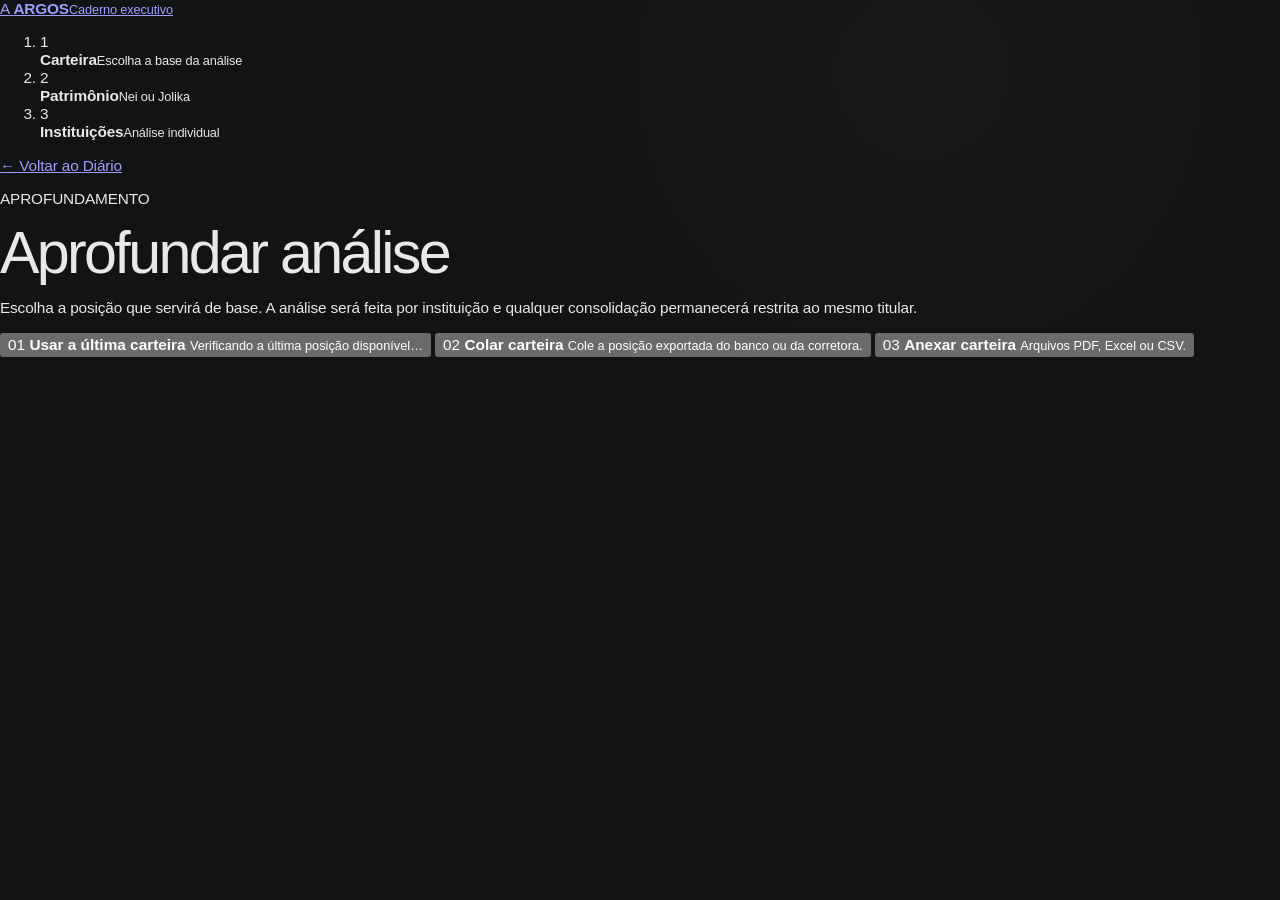
==== frontend/analysis_start.html @ 1bb1baf3 "Sprint 2 - Add analysis preparation page" ====
<!DOCTYPE html>
<html lang="pt-BR">
<head>
    <meta charset="UTF-8">
    <meta name="viewport" content="width=device-width, initial-scale=1.0">
    <meta name="description" content="ARGOS - Aprofundar análise">
    <title>ARGOS — Aprofundar análise</title>
    <link rel="stylesheet" href="design/colors.css">
    <link rel="stylesheet" href="design/typography.css">
    <link rel="stylesheet" href="style.css">
    <link rel="stylesheet" href="argos_editorial.css">
    <link rel="stylesheet" href="design/layout.css">
    <link rel="stylesheet" href="design/components.css">
    <link rel="stylesheet" href="analysis_start.css">
</head>
<body>
<div class="analysis-shell">
    <aside class="analysis-sidebar">
        <a class="analysis-brand" href="/" aria-label="Voltar ao Diário">
            <span class="analysis-brand-mark">A</span>
            <span><strong>ARGOS</strong><small>Caderno executivo</small></span>
        </a>
        <ol class="analysis-steps" aria-label="Etapas do aprofundamento">
            <li class="active"><span>1</span><div><strong>Carteira</strong><small>Escolha a base da análise</small></div></li>
            <li><span>2</span><div><strong>Patrimônio</strong><small>Nei ou Jolika</small></div></li>
            <li><span>3</span><div><strong>Instituições</strong><small>Análise individual</small></div></li>
        </ol>
        <a class="analysis-back" href="/">← Voltar ao Diário</a>
    </aside>

    <main class="analysis-main">
        <header class="analysis-header">
            <p class="analysis-kicker">APROFUNDAMENTO</p>
            <h1>Aprofundar análise</h1>
            <p>Escolha a posição que servirá de base. A análise será feita por instituição e qualquer consolidação permanecerá restrita ao mesmo titular.</p>
        </header>

        <section class="analysis-methods" aria-label="Escolher origem da carteira">
            <button class="analysis-method" type="button" data-method="previous">
                <span class="analysis-method-number">01</span>
                <strong>Usar a última carteira</strong>
                <small id="previousPortfolioStatus">Verificando a última posição disponível…</small>
            </button>
            <button class="analysis-method" type="button" data-method="paste">
                <span class="analysis-method-number">02</span>
                <strong>Colar carteira</strong>
                <small>Cole a posição exportada do banco ou da corretora.</small>
            </button>
            <button class="analysis-method" type="button" data-method="upload">
                <span class="analysis-method-number">03</span>
                <strong>Anexar carteira</strong>
                <small>Arquivos PDF, Excel ou CSV.</small>
            </button>
        </section>

        <section id="methodPanel" class="analysis-panel" hidden>
            <div id="previousPanel" class="analysis-method-panel" hidden>
                <h2>Última carteira disponível</h2>
                <p id="previousPortfolioSummary"></p>
                <button id="usePreviousPortfolio" class="analysis-primary" type="button">Usar esta carteira</button>
            </div>

            <div id="pastePanel" class="analysis-method-panel" hidden>
                <label for="portfolioPaste">Cole a posição da carteira</label>
                <textarea id="portfolioPaste" rows="10" placeholder="Cole aqui os dados exportados da instituição."></textarea>
                <button id="usePastedPortfolio" class="analysis-primary" type="button" disabled>Continuar</button>
            </div>

            <div id="uploadPanel" class="analysis-method-panel" hidden>
                <label class="analysis-upload" for="analysisFiles">
                    <strong>Selecionar arquivos</strong>
                    <small>PDF, XLSX ou CSV</small>
                </label>
                <input id="analysisFiles" type="file" multiple accept=".pdf,.xlsx,.csv,application/pdf,text/csv,application/vnd.openxmlformats-officedocument.spreadsheetml.sheet">
                <p id="analysisFileStatus">Nenhum arquivo selecionado.</p>
                <button id="useUploadedPortfolio" class="analysis-primary" type="button" disabled>Continuar</button>
            </div>
        </section>

        <section id="ownerStage" class="analysis-stage" hidden>
            <div class="analysis-stage-heading">
                <p class="analysis-kicker">PATRIMÔNIO</p>
                <h2>Qual patrimônio deseja analisar?</h2>
            </div>
            <div id="ownerOptions" class="analysis-owner-options"></div>
        </section>

        <section id="institutionStage" class="analysis-stage" hidden>
            <div class="analysis-stage-heading">
                <p class="analysis-kicker">INSTITUIÇÕES</p>
                <h2>Instituições encontradas</h2>
                <p>O ARGOS analisará uma instituição por vez. A consolidação será oferecida somente após a conclusão das análises individuais.</p>
            </div>
            <div id="institutionList" class="analysis-institution-list"></div>
            <button id="startIndividualAnalysis" class="analysis-primary" type="button">Iniciar análise individual</button>
        </section>
    </main>
</div>
<script src="analysis_context.js"></script>
<script src="analysis_start.js"></script>
</body>
</html>
---- frontend/design/colors.css ----
:root {
    color-scheme: dark;

    --argos-bg: #111315;
    --argos-bg-elevated: #171a1d;
    --argos-bg-soft: #1d2125;
    --argos-bg-hover: #23282d;

    --argos-line: rgba(255, 255, 255, 0.09);
    --argos-line-strong: rgba(255, 255, 255, 0.16);

    --argos-text: #ecebe7;
    --argos-text-secondary: #b9b7b0;
    --argos-text-muted: #817f79;

    --argos-accent: #b79a62;
    --argos-accent-soft: rgba(183, 154, 98, 0.12);
    --argos-accent-line: rgba(183, 154, 98, 0.34);

    --argos-success: #7fa98f;
    --argos-warning: #c69a63;
    --argos-danger: #bd7d78;

    --background: var(--argos-bg);
    --sidebar: #0e1012;
    --surface: var(--argos-bg-elevated);
    --surface-soft: var(--argos-bg-soft);
    --surface-hover: var(--argos-bg-hover);
    --border: var(--argos-line-strong);
    --border-soft: var(--argos-line);
    --text-primary: var(--argos-text);
    --text-secondary: var(--argos-text-secondary);
    --text-muted: var(--argos-text-muted);
    --accent: var(--argos-accent);
    --accent-soft: var(--argos-accent-soft);
    --success: var(--argos-success);
    --warning: var(--argos-warning);
}
---- frontend/design/typography.css ----
:root {
    --argos-font-sans: -apple-system, BlinkMacSystemFont, "SF Pro Display", "Helvetica Neue", Arial, sans-serif;
    --argos-font-editorial: Georgia, "Times New Roman", serif;

    --argos-text-xs: 0.72rem;
    --argos-text-sm: 0.82rem;
    --argos-text-md: 0.96rem;
    --argos-text-lg: 1.15rem;
    --argos-text-xl: 1.55rem;
    --argos-text-2xl: clamp(2rem, 4.2vw, 3.4rem);

    --argos-leading-tight: 1.08;
    --argos-leading-body: 1.55;
}

body {
    font-family: var(--argos-font-sans);
    font-size: var(--argos-text-md);
    font-kerning: normal;
    text-rendering: optimizeLegibility;
}

h1,
h2,
h3 {
    font-family: var(--argos-font-sans);
    font-weight: 520;
}

.page-header h1,
.portfolio-page-header h1,
.module-empty h1 {
    font-family: var(--argos-font-editorial);
    font-weight: 400;
    letter-spacing: -0.035em;
}

.current-date,
.status-label,
.daily-flow-count,
.portfolio-float-subtitle,
.daily-impact-owner-status {
    letter-spacing: 0.015em;
}
---- frontend/style.css ----
:root {
    color-scheme: dark;
    --background: #07111f;
    --sidebar: #091728;
    --surface: #10213a;
    --surface-soft: #0d1c31;
    --surface-hover: #142a48;
    --border: #29476d;
    --border-soft: rgba(174, 187, 208, 0.14);
    --text-primary: #ffffff;
    --text-secondary: #aebbd0;
    --text-muted: #7f91aa;
    --accent: #62a8ff;
    --accent-soft: rgba(98, 168, 255, 0.14);
    --success: #55d69e;
    --warning: #f1bd67;
    --content-width: 1180px;
    --radius-large: 22px;
    --radius-medium: 16px;
    --shadow: 0 18px 50px rgba(0, 0, 0, 0.18);
}

* {
    box-sizing: border-box;
}

html {
    min-height: 100%;
    scroll-behavior: smooth;
}

body {
    height: 100vh;
    margin: 0;
    overflow: hidden;
    background: var(--background);
    color: var(--text-primary);
    font-family: -apple-system, BlinkMacSystemFont, "Segoe UI", sans-serif;
}

button,
a {
    font: inherit;
}

.app-shell {
    height: 100vh;
    display: grid;
    grid-template-columns: 260px minmax(0, 1fr);
}

.sidebar {
    position: sticky;
    top: 0;
    height: 100vh;
    display: flex;
    flex-direction: column;
    padding: 30px 22px;
    background: var(--sidebar);
    border-right: 1px solid var(--border-soft);
}

.brand {
    display: flex;
    align-items: center;
    gap: 13px;
    margin-bottom: 42px;
}

.brand-mark {
    width: 42px;
    height: 42px;
    display: grid;
    place-items: center;
    border: 1px solid var(--border);
    border-radius: 13px;
    background: var(--surface);
    color: var(--accent);
    font-size: 1.25rem;
    font-weight: 750;
}

.brand div {
    display: grid;
    gap: 3px;
}

.brand strong {
    letter-spacing: 0.08em;
}

.brand span:last-child {
    color: var(--text-muted);
    font-size: 0.78rem;
}

.main-nav {
    display: grid;
    gap: 6px;
}

.nav-item {
    width: 100%;
    padding: 11px 13px;
    background: transparent;
    text-align: left;
    cursor: pointer;
    border: 1px solid transparent;
    border-radius: 11px;
    color: var(--text-secondary);
    text-decoration: none;
    transition: background 160ms ease, border-color 160ms ease, color 160ms ease;
}

.nav-item:hover,
.nav-item:focus-visible {
    background: var(--surface-soft);
    border-color: var(--border-soft);
    color: var(--text-primary);
}

.nav-item.active {
    background: var(--accent-soft);
    border-color: rgba(98, 168, 255, 0.25);
    color: var(--text-primary);
}

.sidebar-footer {
    margin-top: auto;
    display: flex;
    align-items: center;
    gap: 9px;
    padding: 13px;
    color: var(--text-muted);
    font-size: 0.82rem;
}

.system-dot {
    width: 8px;
    height: 8px;
    border-radius: 50%;
    background: var(--success);
    box-shadow: 0 0 0 5px rgba(85, 214, 158, 0.09);
}

.main-content {
    width: 100%;
    height: 100vh;
    min-width: 0;
    overflow: hidden;
}

.notebook-page {
    width: 100%;
    height: 100%;
    padding: 42px max(32px, calc((100% - var(--content-width)) / 2));
    overflow: auto;
    scrollbar-gutter: stable;
}

.notebook-page[hidden] {
    display: none;
}

.notebook-page-header {
    margin-bottom: 28px;
}

.notebook-page-header > p:last-child {
    margin: 12px 0 0;
    color: var(--text-secondary);
}

.module-empty {
    min-height: calc(100vh - 84px);
    display: grid;
    align-content: center;
    justify-items: center;
    padding: 48px;
    border: 1px solid var(--border-soft);
    border-radius: var(--radius-large);
    background: linear-gradient(145deg, var(--surface-soft), rgba(16, 33, 58, 0.55));
    box-shadow: var(--shadow);
    text-align: center;
}

.module-empty p:last-child {
    margin: 16px 0 0;
    color: var(--text-secondary);
}

.page-header {
    display: flex;
    align-items: flex-end;
    justify-content: space-between;
    gap: 30px;
    margin-bottom: 34px;
}

.eyebrow {
    margin: 0 0 9px;
    color: var(--accent);
    font-size: 0.76rem;
    font-weight: 700;
    letter-spacing: 0.14em;
}

h1,
h2,
h3,
p {
    overflow-wrap: anywhere;
}

h1 {
    margin: 0;
    font-size: clamp(2.2rem, 5vw, 3.7rem);
    line-height: 1.02;
    letter-spacing: -0.045em;
}

h2 {
    margin: 0;
    font-size: clamp(1.45rem, 3vw, 2rem);
    letter-spacing: -0.025em;
}

h3 {
    margin: 0;
    font-size: 1.1rem;
    line-height: 1.35;
}

.current-date {
    margin: 13px 0 0;
    color: var(--text-secondary);
    text-transform: capitalize;
}

.header-status {
    min-width: 205px;
    display: grid;
    gap: 5px;
    padding: 15px 17px;
    border: 1px solid var(--border-soft);
    border-radius: 13px;
    background: var(--surface-soft);
    text-align: right;
}

.status-label {
    color: var(--text-muted);
    font-size: 0.78rem;
}

.header-status strong {
    font-size: 0.9rem;
}

.portfolio-import-section,
.tipranks-preview-section,
.executive-section,
.modules-section,
.configuration-section {
    margin-top: 22px;
    padding: 28px;
    border: 1px solid var(--border-soft);
    border-radius: var(--radius-large);
    background: var(--surface-soft);
    box-shadow: var(--shadow);
}

.tipranks-preview-table-wrapper {
    overflow-x: auto;
}

.tipranks-preview-table {
    width: 100%;
    border-collapse: collapse;
    white-space: nowrap;
}

.tipranks-preview-table th,
.tipranks-preview-table td {
    padding: 11px 13px;
    border-bottom: 1px solid var(--border-soft);
    text-align: left;
    font-size: 0.84rem;
}

.tipranks-preview-table th {
    color: var(--text-muted);
    font-size: 0.72rem;
    letter-spacing: 0.04em;
    text-transform: uppercase;
}

.tipranks-preview-total {
    margin: 14px 0 0;
    color: var(--text-secondary);
    font-size: 0.86rem;
}

.portfolio-file-picker {
    display: flex;
    align-items: center;
    gap: 14px;
}

.file-picker-button {
    padding: 11px 15px;
    border: 1px solid var(--border);
    border-radius: 11px;
    background: var(--surface);
    color: var(--text-primary);
    cursor: pointer;
    transition: background 160ms ease, border-color 160ms ease;
}

.file-picker-button:hover,
.file-picker-button:focus-visible {
    border-color: var(--accent);
    background: var(--surface-hover);
}

.file-picker-input {
    position: absolute;
    width: 1px;
    height: 1px;
    overflow: hidden;
    clip: rect(0, 0, 0, 0);
    white-space: nowrap;
    clip-path: inset(50%);
}

.file-picker-name {
    color: var(--text-secondary);
    overflow-wrap: anywhere;
}

.file-picker-details,
.file-picker-summary {
    display: grid;
    gap: 6px;
}

.file-picker-summary p {
    margin: 0;
    color: var(--text-muted);
    font-size: 0.86rem;
}

.file-picker-summary .file-picker-error {
    color: var(--warning);
}

.import-button {
    padding: 11px 15px;
    border: 0;
    border-radius: 11px;
    background: var(--accent);
    color: white;
    cursor: pointer;
}

.import-button:disabled {
    cursor: not-allowed;
    opacity: 0.5;
}

.clear-button {
    padding: 10px 14px;
    border: 1px solid var(--warning);
    border-radius: 11px;
    background: transparent;
    color: var(--warning);
    cursor: pointer;
}

.clear-button:disabled {
    cursor: not-allowed;
    opacity: 0.5;
}

.import-progress {
    display: flex;
    align-items: center;
    gap: 12px;
    margin-top: 16px;
    color: var(--text-secondary);
}

.import-progress[hidden] {
    display: none;
}

.import-progress progress {
    width: min(320px, 70%);
}

.section-heading {
    display: flex;
    justify-content: space-between;
    align-items: flex-end;
    gap: 20px;
    margin-bottom: 22px;
}

.section-count {
    color: var(--text-muted);
    font-size: 0.86rem;
}

.executive-grid {
    display: grid;
    grid-template-columns: repeat(3, minmax(0, 1fr));
    gap: 16px;
}

.executive-card {
    position: relative;
    min-height: 250px;
    display: flex;
    flex-direction: column;
    padding: 22px;
    border: 1px solid var(--border);
    border-radius: var(--radius-medium);
    background: var(--surface);
    transition: transform 160ms ease, background 160ms ease;
}

.executive-card:hover {
    transform: translateY(-2px);
    background: var(--surface-hover);
}

.card-number {
    position: absolute;
    top: 18px;
    right: 18px;
    color: var(--text-muted);
    font-size: 0.75rem;
}

.card-area {
    margin: 0 42px 14px 0;
    color: var(--accent);
    font-size: 0.75rem;
    font-weight: 700;
    letter-spacing: 0.08em;
    text-transform: uppercase;
}

.card-summary {
    margin: 13px 0 22px;
    color: var(--text-secondary);
    line-height: 1.55;
}

.card-footer {
    margin-top: auto;
    display: grid;
    gap: 10px;
}

.status-badge {
    width: fit-content;
    padding: 5px 9px;
    border-radius: 999px;
    font-size: 0.72rem;
    font-weight: 700;
}

.status-pendente {
    color: var(--warning);
    background: rgba(241, 189, 103, 0.12);
}

.status-em_construcao {
    color: var(--accent);
    background: var(--accent-soft);
}

.status-pronto {
    color: var(--success);
    background: rgba(85, 214, 158, 0.12);
}

.status-waiting {
    background: #f2eee5;
    color: #765f2b;
}

.status-completed {
    background: #e3f2ea;
    color: #276647;
}

.status-unavailable {
    color: #8b2f2f;
    background: #fbeaea;
}

.analysis-link {
    color: var(--text-muted);
    font-size: 0.78rem;
}

.modules-grid {
    display: grid;
    grid-template-columns: repeat(2, minmax(0, 1fr));
    gap: 14px;
}

.module-card {
    padding: 20px;
    border: 1px solid var(--border-soft);
    border-radius: 14px;
    background: var(--surface);
    scroll-margin-top: 24px;
}

.module-header {
    display: flex;
    align-items: flex-start;
    justify-content: space-between;
    gap: 14px;
}

.module-card p {
    margin: 13px 0 0;
    color: var(--text-secondary);
    line-height: 1.55;
}

.configuration-section {
    display: flex;
    justify-content: space-between;
    align-items: center;
    gap: 24px;
}

.section-description {
    max-width: 720px;
    margin: 13px 0 0;
    color: var(--text-secondary);
    line-height: 1.55;
}

.environment-list {
    display: flex;
    flex-wrap: wrap;
    justify-content: flex-end;
    gap: 10px;
}

.environment-chip {
    padding: 9px 12px;
    border: 1px solid var(--border);
    border-radius: 999px;
    background: var(--surface);
    color: var(--text-secondary);
    white-space: nowrap;
}

.loading-message,
.error-message {
    grid-column: 1 / -1;
    margin: 0;
    padding: 24px;
    border: 1px dashed var(--border);
    border-radius: 13px;
    color: var(--text-secondary);
    text-align: center;
}

.error-message {
    color: var(--warning);
}

.dashboard-section {
    display: grid;
    gap: 24px;
    margin-bottom: 24px;
    padding: 28px;
    border: 1px solid var(--border-soft);
    border-radius: 16px;
    background: var(--surface);
}

.daily-experience {
    margin-bottom: 28px;
}

.daily-lead {
    margin-bottom: 20px;
}

.daily-grid {
    display: grid;
    grid-template-columns: repeat(2, minmax(0, 1fr));
    gap: 16px;
}

.daily-panel {
    padding: 24px;
    border: 1px solid var(--border-soft);
    border-radius: var(--radius-large);
    background: var(--surface-soft);
    box-shadow: var(--shadow);
}

.daily-panel-wide {
    grid-column: 1 / -1;
}

.panel-heading,
.daily-item-header {
    display: flex;
    align-items: center;
    justify-content: space-between;
    gap: 14px;
}

.daily-list {
    display: grid;
    gap: 12px;
    margin-top: 18px;
}

.daily-item {
    padding: 17px 18px;
    border: 1px solid var(--border-soft);
    border-radius: 13px;
    background: var(--surface);
}

.daily-item-eyebrow,
.daily-item-meta,
.integration-status {
    color: var(--text-muted);
    font-size: 0.76rem;
}

.daily-item h3 {
    margin-top: 9px;
}

.daily-item-summary {
    margin: 8px 0 0;
    color: var(--text-secondary);
    line-height: 1.5;
}

.daily-item-meta {
    margin: 11px 0 0;
}

.priority {
    padding: 4px 8px;
    border-radius: 999px;
    font-size: 0.7rem;
    font-weight: 700;
}

.priority-high {
    color: #ffb0a8;
    background: rgba(255, 105, 91, 0.13);
}

.priority-moderate {
    color: var(--warning);
    background: rgba(241, 189, 103, 0.12);
}

.priority-low {
    color: var(--accent);
    background: var(--accent-soft);
}

.panorama-grid {
    display: grid;
    grid-template-columns: repeat(5, minmax(0, 1fr));
    gap: 12px;
    margin-top: 18px;
}

.panorama-card {
    min-height: 155px;
    display: flex;
    flex-direction: column;
    padding: 17px;
    border: 1px solid var(--border-soft);
    border-radius: 13px;
    background: var(--surface);
}

.panorama-card .integration-status {
    margin-top: auto;
    padding-top: 14px;
}

.daily-empty {
    margin: 0;
    padding: 18px;
    border: 1px dashed var(--border);
    border-radius: 13px;
    color: var(--text-secondary);
}

.dashboard-toolbar,
.dashboard-block > h2 {
    margin: 0;
}

.dashboard-toolbar {
    display: flex;
    align-items: center;
    justify-content: space-between;
    gap: 18px;
}

.dashboard-version {
    margin: 7px 0 0;
    color: var(--text-muted);
}

.values-toggle {
    padding: 10px 14px;
    border: 1px solid var(--border);
    border-radius: 9px;
    color: var(--text-primary);
    background: transparent;
    cursor: pointer;
}

.facts-list {
    margin: 14px 0 0;
    padding-left: 20px;
    color: var(--text-secondary);
}

.institutions-grid {
    display: grid;
    grid-template-columns: repeat(2, minmax(0, 1fr));
    gap: 14px;
    margin-top: 14px;
}

.institution-card,
.consolidated-card {
    padding: 18px;
    border: 1px solid var(--border-soft);
    border-radius: 12px;
    background: var(--background);
}

.institution-card h3,
.institution-card p,
.consolidated-card p {
    margin: 0 0 9px;
}

@media (max-width: 980px) {
    .app-shell {
        grid-template-columns: 220px minmax(0, 1fr);
    }

    .sidebar {
        padding-inline: 16px;
    }

    .notebook-page {
        padding-inline: 26px;
    }
    .brand {
        margin-bottom: 18px;
    }

    .sidebar-footer {
        display: none;
    }

    .panorama-grid {
        grid-template-columns: repeat(2, minmax(0, 1fr));
    }
}

@media (max-width: 760px) {
    .page-header,
    .configuration-section {
        align-items: stretch;
        flex-direction: column;
    }

    .header-status {
        text-align: left;
    }

    .executive-grid,
    .modules-grid,
    .institutions-grid,
    .daily-grid,
    .panorama-grid {
        grid-template-columns: 1fr;
    }

    .daily-panel-wide {
        grid-column: auto;
    }

    .executive-section,
    .portfolio-import-section,
    .modules-section,
    .configuration-section {
        padding: 21px;
    }

    .environment-list {
        justify-content: flex-start;
    }

    .portfolio-file-picker {
        align-items: flex-start;
        flex-direction: column;
    }
}

@media (max-width: 520px) {
    .main-nav {
        grid-template-columns: 1fr;
    }

    .main-content {
        width: min(calc(100% - 24px), var(--content-width));
        padding: 30px 0 56px;
    }

    .section-heading {
        align-items: flex-start;
        flex-direction: column;
    }
}
---- frontend/argos_editorial.css ----
:root {
    --background: #111315;
    --sidebar: #0d0f11;
    --surface: #181b1f;
    --surface-soft: #15181b;
    --surface-hover: #1d2126;
    --border: rgba(232, 232, 230, 0.16);
    --border-soft: rgba(232, 232, 230, 0.09);
    --text-primary: #e8e8e6;
    --text-secondary: #a7a7a2;
    --text-muted: #74746f;
    --accent: #b89a5a;
    --accent-soft: rgba(184, 154, 90, 0.11);
    --success: #7fa58d;
    --warning: #c6a76a;
    --content-width: 1440px;
    --radius-large: 4px;
    --radius-medium: 3px;
    --shadow: 0 18px 60px rgba(0, 0, 0, 0.22);
}

body {
    background:
        radial-gradient(circle at 72% 8%, rgba(184, 154, 90, 0.035), transparent 30%),
        var(--background);
    font-family: Inter, -apple-system, BlinkMacSystemFont, "Helvetica Neue", Arial, sans-serif;
    letter-spacing: -0.01em;
}

.app-shell {
    grid-template-columns: 220px minmax(0, 1fr);
}

.sidebar {
    padding: 34px 24px 28px;
    background: linear-gradient(180deg, #0e1012 0%, #0b0d0f 100%);
    border-right-color: rgba(232, 232, 230, 0.07);
}

.brand {
    margin-bottom: 50px;
}

.brand-mark {
    width: 36px;
    height: 36px;
    border: 1px solid rgba(184, 154, 90, 0.35);
    border-radius: 2px;
    background: transparent;
    color: var(--accent);
    font-family: Georgia, "Times New Roman", serif;
    font-size: 1.18rem;
    font-weight: 500;
}

.brand strong {
    color: #f1f0ec;
    font-size: 0.9rem;
    font-weight: 650;
    letter-spacing: 0.16em;
}

.brand span:last-child {
    color: #676864;
    font-size: 0.68rem;
    letter-spacing: 0.03em;
}

.main-nav {
    gap: 2px;
}

.nav-item {
    position: relative;
    padding: 10px 0 10px 18px;
    border: 0;
    border-radius: 0;
    color: #777974;
    font-size: 0.86rem;
    transition: color 140ms ease;
}

.nav-item::before {
    content: "";
    position: absolute;
    left: 0;
    top: 50%;
    width: 2px;
    height: 0;
    background: var(--accent);
    transform: translateY(-50%);
    transition: height 140ms ease;
}

.nav-item:hover,
.nav-item:focus-visible {
    border: 0;
    background: transparent;
    color: #c4c3be;
}

.nav-item.active {
    border: 0;
    background: transparent;
    color: #f0efeb;
}

.nav-item.active::before {
    height: 18px;
}

.sidebar-footer {
    padding: 0;
    color: #62645f;
    font-size: 0.72rem;
    letter-spacing: 0.03em;
}

.system-dot {
    width: 5px;
    height: 5px;
    box-shadow: none;
}

.notebook-page {
    padding: 34px clamp(36px, 5vw, 82px) 30px;
}

.page-header {
    align-items: start;
    margin-bottom: 20px;
}

.page-header h1 {
    max-width: 760px;
    color: #f0efeb;
    font-family: Georgia, "Times New Roman", serif;
    font-size: clamp(2.5rem, 4.2vw, 4.2rem);
    font-weight: 400;
    letter-spacing: -0.045em;
}

.current-date {
    margin-top: 8px;
    color: #7f807b;
    font-size: 0.82rem;
    letter-spacing: 0.025em;
    text-transform: none;
}

.header-status {
    min-width: auto;
    gap: 3px;
    padding: 2px 0 0;
    border: 0;
    border-radius: 0;
    background: transparent;
    text-align: right;
}

.status-label,
.header-status strong {
    color: #6f706c;
    font-size: 0.7rem;
    font-weight: 450;
    letter-spacing: 0.025em;
}

.daily-flow {
    max-width: none;
    margin: 0;
    padding: 0;
    display: grid;
    grid-template-columns: minmax(0, 1.15fr) minmax(0, 0.85fr);
    grid-template-areas:
        "facts market"
        "impact impact"
        "decision decision";
    column-gap: clamp(38px, 5vw, 76px);
    row-gap: 0;
}

#daily-facts {
    grid-area: facts;
}

#daily-market-reaction {
    grid-area: market;
}

#daily-investment-impact {
    grid-area: impact;
}

#daily-decision {
    grid-area: decision;
}

.daily-flow-section {
    min-width: 0;
    padding: 24px 0 18px;
    border-top: 1px solid rgba(232, 232, 230, 0.09);
}

#daily-facts,
#daily-market-reaction {
    border-top: 1px solid rgba(184, 154, 90, 0.36);
}

.daily-flow-heading {
    margin-bottom: 12px;
}

.daily-flow-heading h2 {
    color: #d9d8d3;
    font-family: Georgia, "Times New Roman", serif;
    font-size: clamp(1.12rem, 1.4vw, 1.42rem);
    font-weight: 400;
    letter-spacing: -0.02em;
}

.daily-flow-count {
    color: #686965;
    font-size: 0.66rem;
    letter-spacing: 0.08em;
    text-transform: uppercase;
}

.daily-flow-item {
    grid-template-columns: 10px minmax(0, 1fr);
    gap: 11px;
    padding: 9px 0;
    border-bottom-color: rgba(232, 232, 230, 0.055);
}

.daily-flow-marker {
    width: 3px;
    height: 3px;
    margin-top: 8px;
    background: var(--accent);
    box-shadow: none;
}

.daily-flow-item h3 {
    color: #d0cfca;
    font-size: 0.86rem;
    font-weight: 520;
    line-height: 1.35;
}

.daily-flow-item p {
    margin-top: 3px;
    color: #868782;
    font-size: 0.75rem;
    line-height: 1.42;
}

.daily-impact-grid {
    grid-template-columns: repeat(2, minmax(0, 1fr));
    gap: clamp(32px, 5vw, 76px);
}

.daily-impact-owner {
    padding: 0;
    border: 0;
    border-radius: 0;
    background: transparent;
}

.daily-impact-owner + .daily-impact-owner {
    padding-left: clamp(28px, 4vw, 58px);
    border-left: 1px solid rgba(232, 232, 230, 0.08);
}

.daily-impact-owner h3 {
    margin-bottom: 2px;
    color: var(--accent);
    font-family: Georgia, "Times New Roman", serif;
    font-size: 1.05rem;
    font-weight: 400;
}

.daily-impact-owner-status {
    margin-bottom: 6px;
    color: #686965;
    font-size: 0.64rem;
    letter-spacing: 0.08em;
    text-transform: uppercase;
}

.daily-decision {
    padding: 18px 0 0;
    border-top: 1px solid rgba(232, 232, 230, 0.09);
}

.daily-decision-copy h2 {
    color: #d9d8d3;
    font-family: Georgia, "Times New Roman", serif;
    font-size: 1.04rem;
    font-weight: 400;
}

.daily-decision-copy p {
    color: #777873;
    font-size: 0.75rem;
}

.daily-decision-button {
    padding: 8px 13px;
    border-color: rgba(232, 232, 230, 0.13);
    border-radius: 2px;
    color: #b7b6b1;
    font-size: 0.74rem;
}

.daily-decision-button-primary {
    border-color: rgba(184, 154, 90, 0.5);
    background: rgba(184, 154, 90, 0.08);
    color: #d9c48d;
}

@media (max-height: 820px) and (min-width: 1000px) {
    .notebook-page {
        padding-top: 24px;
        padding-bottom: 20px;
    }

    .page-header {
        margin-bottom: 14px;
    }

    .page-header h1 {
        font-size: clamp(2.2rem, 3.6vw, 3.5rem);
    }

    .daily-flow-section {
        padding-top: 18px;
        padding-bottom: 12px;
    }

    .daily-flow-item {
        padding: 6px 0;
    }
}

@media (max-width: 920px) {
    .app-shell {
        grid-template-columns: 190px minmax(0, 1fr);
    }

    .daily-flow {
        grid-template-columns: 1fr;
        grid-template-areas:
            "facts"
            "market"
            "impact"
            "decision";
    }

    .daily-impact-grid {
        grid-template-columns: 1fr;
        gap: 20px;
    }

    .daily-impact-owner + .daily-impact-owner {
        padding-left: 0;
        padding-top: 18px;
        border-left: 0;
        border-top: 1px solid rgba(232, 232, 230, 0.08);
    }
}
---- frontend/design/layout.css ----
:root {
    --argos-sidebar-width: 220px;
    --argos-content-width: 1240px;
    --argos-page-x: clamp(24px, 4vw, 56px);
    --argos-page-y: clamp(28px, 4vw, 48px);
    --argos-space-1: 6px;
    --argos-space-2: 10px;
    --argos-space-3: 16px;
    --argos-space-4: 24px;
    --argos-space-5: 32px;
    --argos-space-6: 48px;
    --argos-space-7: 72px;
}

.app-shell {
    grid-template-columns: var(--argos-sidebar-width) minmax(0, 1fr);
}

.sidebar {
    padding: 28px 18px;
}

.notebook-page {
    padding: var(--argos-page-y) var(--argos-page-x);
}

.page-header,
.daily-flow,
.portfolio-page-header,
.portfolio-workspace,
.portfolio-import-drawer {
    width: min(100%, var(--argos-content-width));
    margin-left: auto;
    margin-right: auto;
}

.page-header {
    margin-bottom: 26px;
}

@media (max-width: 900px) {
    :root {
        --argos-sidebar-width: 188px;
    }
}
---- frontend/design/components.css ----
.brand-mark {
    border: 1px solid var(--argos-accent-line);
    background: transparent;
    color: var(--argos-accent);
    box-shadow: none;
}

.nav-item {
    border-radius: 6px;
    color: var(--argos-text-muted);
}

.nav-item:hover,
.nav-item:focus-visible {
    background: rgba(255, 255, 255, 0.035);
    border-color: transparent;
    color: var(--argos-text);
}

.nav-item.active {
    background: var(--argos-accent-soft);
    border-color: transparent;
    color: var(--argos-text);
}

.header-status {
    min-width: auto;
    padding: 0;
    border: 0;
    border-radius: 0;
    background: transparent;
}

.daily-flow-section,
.portfolio-float,
.module-empty {
    border-color: var(--argos-line);
}

.daily-flow-section {
    border-radius: 0;
}

.daily-impact-owner {
    border-radius: 2px;
    background: transparent;
}

.daily-decision-button,
.portfolio-import-toggle,
.portfolio-consolidate-button,
.values-toggle,
.file-picker-button,
.import-button,
.clear-button,
.portfolio-owner-select {
    border-radius: 4px;
}

.daily-decision-button-primary,
.import-button {
    background: var(--argos-accent);
    color: #111315;
}

.daily-flow-marker {
    background: var(--argos-accent);
    box-shadow: none;
}

.portfolio-float {
    border-radius: 3px;
    background: var(--argos-bg-elevated);
    box-shadow: 0 18px 55px rgba(0, 0, 0, 0.22);
}

.portfolio-allocation-fill {
    background: var(--argos-accent);
}
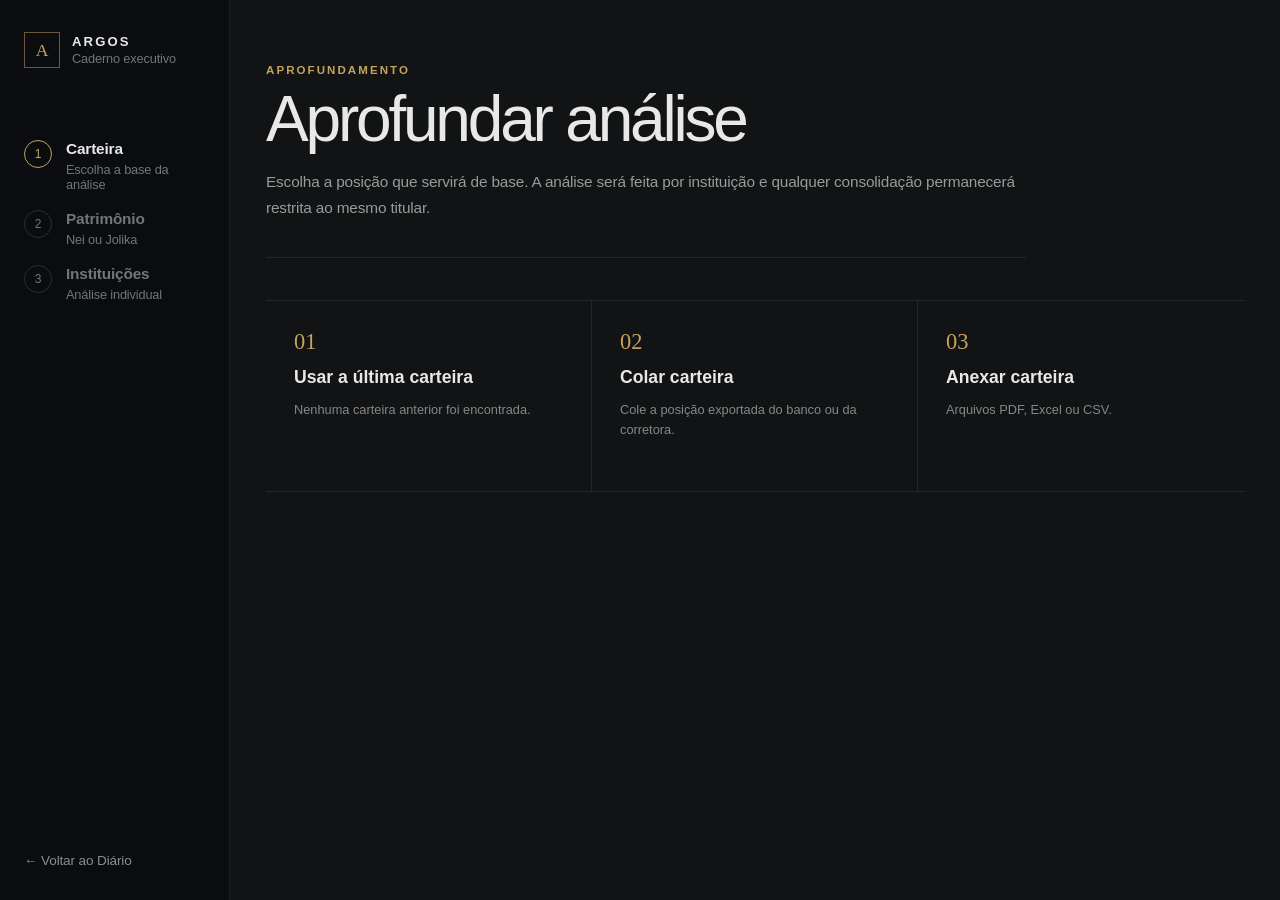
==== commit 69571672: "Sprint 2.1 - Add clear paste and upload guidance" ====
--- a/frontend/analysis_start.html
+++ b/frontend/analysis_start.html
@@ -61,12 +61,31 @@
             </div>
 
             <div id="pastePanel" class="analysis-method-panel" hidden>
+                <h2>Colar carteira</h2>
+                <div class="analysis-guidance">
+                    <strong>Como fazer</strong>
+                    <ol>
+                        <li>Abra a posição da carteira no site ou aplicativo da instituição.</li>
+                        <li>Selecione e copie a tabela com os ativos, quantidades e valores.</li>
+                        <li>Cole todo o conteúdo no campo abaixo. O ARGOS organizará os dados na etapa seguinte.</li>
+                    </ol>
+                </div>
                 <label for="portfolioPaste">Cole a posição da carteira</label>
-                <textarea id="portfolioPaste" rows="10" placeholder="Cole aqui os dados exportados da instituição."></textarea>
+                <textarea id="portfolioPaste" rows="10" placeholder="Exemplo: ativo, quantidade, preço ou valor atual."></textarea>
                 <button id="usePastedPortfolio" class="analysis-primary" type="button" disabled>Continuar</button>
             </div>
 
             <div id="uploadPanel" class="analysis-method-panel" hidden>
+                <h2>Anexar carteira</h2>
+                <div class="analysis-guidance">
+                    <strong>Como fazer</strong>
+                    <ol>
+                        <li>No banco ou na corretora, procure por “posição”, “carteira”, “extrato” ou “exportar”.</li>
+                        <li>Salve o arquivo em PDF, Excel ou CSV no computador.</li>
+                        <li>Clique em “Selecionar arquivos” abaixo e escolha um ou mais extratos.</li>
+                    </ol>
+                    <p>Você pode anexar um arquivo por instituição. O ARGOS manterá cada patrimônio separado.</p>
+                </div>
                 <label class="analysis-upload" for="analysisFiles">
                     <strong>Selecionar arquivos</strong>
                     <small>PDF, XLSX ou CSV</small>
--- a/frontend/analysis_start.css
+++ b/frontend/analysis_start.css
@@ -0,0 +1,341 @@
+:root {
+    color-scheme: dark;
+}
+
+body {
+    min-height: 100vh;
+    margin: 0;
+    background: var(--argos-background, #111315);
+    color: var(--argos-text-primary, #e8e8e6);
+}
+
+.analysis-shell {
+    min-height: 100vh;
+    display: grid;
+    grid-template-columns: 230px minmax(0, 1fr);
+}
+
+.analysis-sidebar {
+    min-height: 100vh;
+    display: flex;
+    flex-direction: column;
+    padding: 32px 24px;
+    border-right: 1px solid rgba(232, 232, 230, 0.08);
+    background: rgba(8, 10, 12, 0.68);
+}
+
+.analysis-brand {
+    display: flex;
+    align-items: center;
+    gap: 12px;
+    color: inherit;
+    text-decoration: none;
+}
+
+.analysis-brand-mark {
+    width: 36px;
+    height: 36px;
+    display: grid;
+    place-items: center;
+    border: 1px solid rgba(184, 154, 90, 0.55);
+    color: #c5a35f;
+    font-family: Georgia, serif;
+    font-size: 1.1rem;
+}
+
+.analysis-brand span:last-child {
+    display: grid;
+    gap: 2px;
+}
+
+.analysis-brand strong {
+    letter-spacing: 0.16em;
+    font-size: 0.82rem;
+}
+
+.analysis-brand small,
+.analysis-steps small {
+    color: rgba(232, 232, 230, 0.48);
+}
+
+.analysis-steps {
+    display: grid;
+    gap: 18px;
+    margin: 72px 0 0;
+    padding: 0;
+    list-style: none;
+}
+
+.analysis-steps li {
+    display: grid;
+    grid-template-columns: 30px 1fr;
+    gap: 12px;
+    align-items: start;
+    color: rgba(232, 232, 230, 0.48);
+}
+
+.analysis-steps li > span {
+    width: 28px;
+    height: 28px;
+    display: grid;
+    place-items: center;
+    border: 1px solid rgba(232, 232, 230, 0.14);
+    border-radius: 50%;
+    font-size: 0.75rem;
+}
+
+.analysis-steps li.active {
+    color: var(--argos-text-primary, #e8e8e6);
+}
+
+.analysis-steps li.active > span {
+    border-color: #c5a35f;
+    color: #c5a35f;
+}
+
+.analysis-steps div {
+    display: grid;
+    gap: 4px;
+}
+
+.analysis-back {
+    margin-top: auto;
+    color: rgba(232, 232, 230, 0.58);
+    text-decoration: none;
+    font-size: 0.85rem;
+}
+
+.analysis-main {
+    width: min(1120px, calc(100% - 72px));
+    margin: 0 auto;
+    padding: 64px 0 80px;
+}
+
+.analysis-header {
+    max-width: 760px;
+    padding-bottom: 36px;
+    border-bottom: 1px solid rgba(232, 232, 230, 0.09);
+}
+
+.analysis-kicker {
+    margin: 0 0 12px;
+    color: #c5a35f;
+    font-size: 0.72rem;
+    font-weight: 700;
+    letter-spacing: 0.18em;
+}
+
+.analysis-header h1 {
+    margin: 0;
+    font-size: clamp(2.5rem, 5vw, 4.5rem);
+    line-height: 0.98;
+    letter-spacing: -0.05em;
+}
+
+.analysis-header > p:last-child,
+.analysis-stage-heading > p:last-child {
+    margin: 18px 0 0;
+    color: rgba(232, 232, 230, 0.64);
+    line-height: 1.7;
+}
+
+.analysis-methods {
+    display: grid;
+    grid-template-columns: repeat(3, minmax(0, 1fr));
+    gap: 0;
+    margin-top: 42px;
+    border-top: 1px solid rgba(232, 232, 230, 0.09);
+    border-bottom: 1px solid rgba(232, 232, 230, 0.09);
+}
+
+.analysis-method {
+    min-height: 190px;
+    display: grid;
+    align-content: start;
+    gap: 12px;
+    padding: 28px;
+    border: 0;
+    border-right: 1px solid rgba(232, 232, 230, 0.09);
+    background: transparent;
+    color: inherit;
+    text-align: left;
+    cursor: pointer;
+}
+
+.analysis-method:last-child {
+    border-right: 0;
+}
+
+.analysis-method:hover,
+.analysis-method.active {
+    background: rgba(197, 163, 95, 0.06);
+}
+
+.analysis-method-number {
+    color: #c5a35f;
+    font-family: Georgia, serif;
+    font-size: 1.4rem;
+}
+
+.analysis-method strong {
+    font-size: 1.1rem;
+}
+
+.analysis-method small {
+    color: rgba(232, 232, 230, 0.54);
+    line-height: 1.55;
+}
+
+.analysis-panel,
+.analysis-stage {
+    margin-top: 34px;
+    padding: 30px 0;
+    border-top: 1px solid rgba(232, 232, 230, 0.09);
+}
+
+.analysis-method-panel {
+    max-width: 760px;
+}
+
+.analysis-method-panel h2,
+.analysis-stage h2 {
+    margin: 0;
+    font-size: 1.65rem;
+}
+
+.analysis-method-panel p {
+    color: rgba(232, 232, 230, 0.64);
+}
+
+.analysis-method-panel label {
+    display: block;
+    margin-bottom: 12px;
+}
+
+.analysis-method-panel textarea {
+    width: 100%;
+    resize: vertical;
+    padding: 18px;
+    border: 1px solid rgba(232, 232, 230, 0.14);
+    background: rgba(255, 255, 255, 0.025);
+    color: inherit;
+    font: inherit;
+    line-height: 1.55;
+}
+
+.analysis-upload {
+    min-height: 160px;
+    display: grid !important;
+    place-content: center;
+    gap: 8px;
+    border: 1px dashed rgba(197, 163, 95, 0.45);
+    text-align: center;
+    cursor: pointer;
+}
+
+#analysisFiles {
+    position: absolute;
+    width: 1px;
+    height: 1px;
+    overflow: hidden;
+    clip-path: inset(50%);
+}
+
+.analysis-primary {
+    margin-top: 20px;
+    padding: 12px 18px;
+    border: 1px solid #c5a35f;
+    background: #c5a35f;
+    color: #151515;
+    font: inherit;
+    font-weight: 700;
+    cursor: pointer;
+}
+
+.analysis-primary:disabled {
+    cursor: not-allowed;
+    opacity: 0.42;
+}
+
+.analysis-owner-options {
+    display: grid;
+    grid-template-columns: repeat(2, minmax(0, 1fr));
+    gap: 18px;
+    margin-top: 24px;
+}
+
+.analysis-owner-option {
+    padding: 22px;
+    border: 1px solid rgba(232, 232, 230, 0.12);
+    background: transparent;
+    color: inherit;
+    text-align: left;
+    cursor: pointer;
+}
+
+.analysis-owner-option.active {
+    border-color: rgba(197, 163, 95, 0.72);
+    background: rgba(197, 163, 95, 0.06);
+}
+
+.analysis-owner-option strong,
+.analysis-owner-option small {
+    display: block;
+}
+
+.analysis-owner-option small {
+    margin-top: 8px;
+    color: rgba(232, 232, 230, 0.5);
+}
+
+.analysis-institution-list {
+    display: grid;
+    margin-top: 24px;
+    border-top: 1px solid rgba(232, 232, 230, 0.09);
+}
+
+.analysis-institution-row {
+    display: flex;
+    justify-content: space-between;
+    gap: 24px;
+    padding: 17px 0;
+    border-bottom: 1px solid rgba(232, 232, 230, 0.09);
+}
+
+.analysis-institution-row span {
+    color: rgba(232, 232, 230, 0.5);
+}
+
+[hidden] {
+    display: none !important;
+}
+
+@media (max-width: 880px) {
+    .analysis-shell {
+        grid-template-columns: 1fr;
+    }
+
+    .analysis-sidebar {
+        min-height: auto;
+        border-right: 0;
+        border-bottom: 1px solid rgba(232, 232, 230, 0.08);
+    }
+
+    .analysis-steps {
+        display: none;
+    }
+
+    .analysis-back {
+        margin-top: 24px;
+    }
+
+    .analysis-methods,
+    .analysis-owner-options {
+        grid-template-columns: 1fr;
+    }
+
+    .analysis-method {
+        border-right: 0;
+        border-bottom: 1px solid rgba(232, 232, 230, 0.09);
+    }
+}
